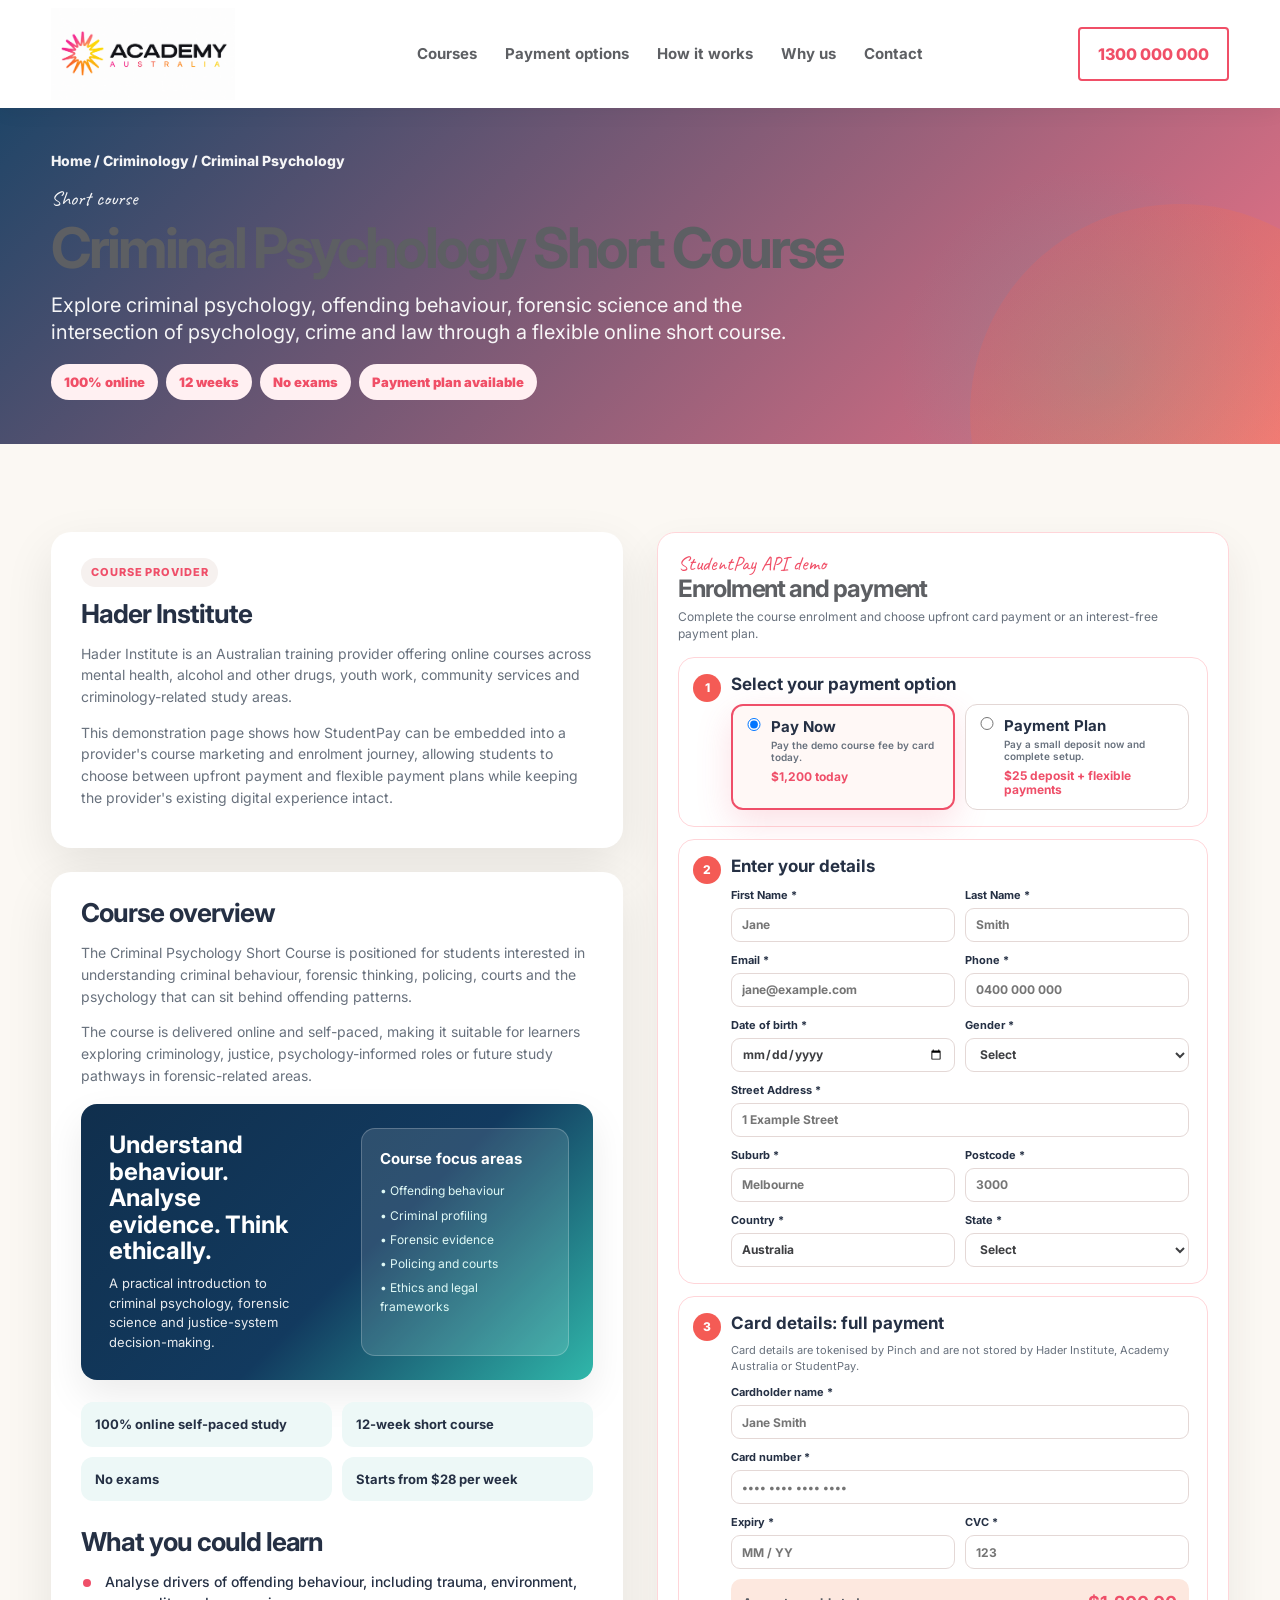
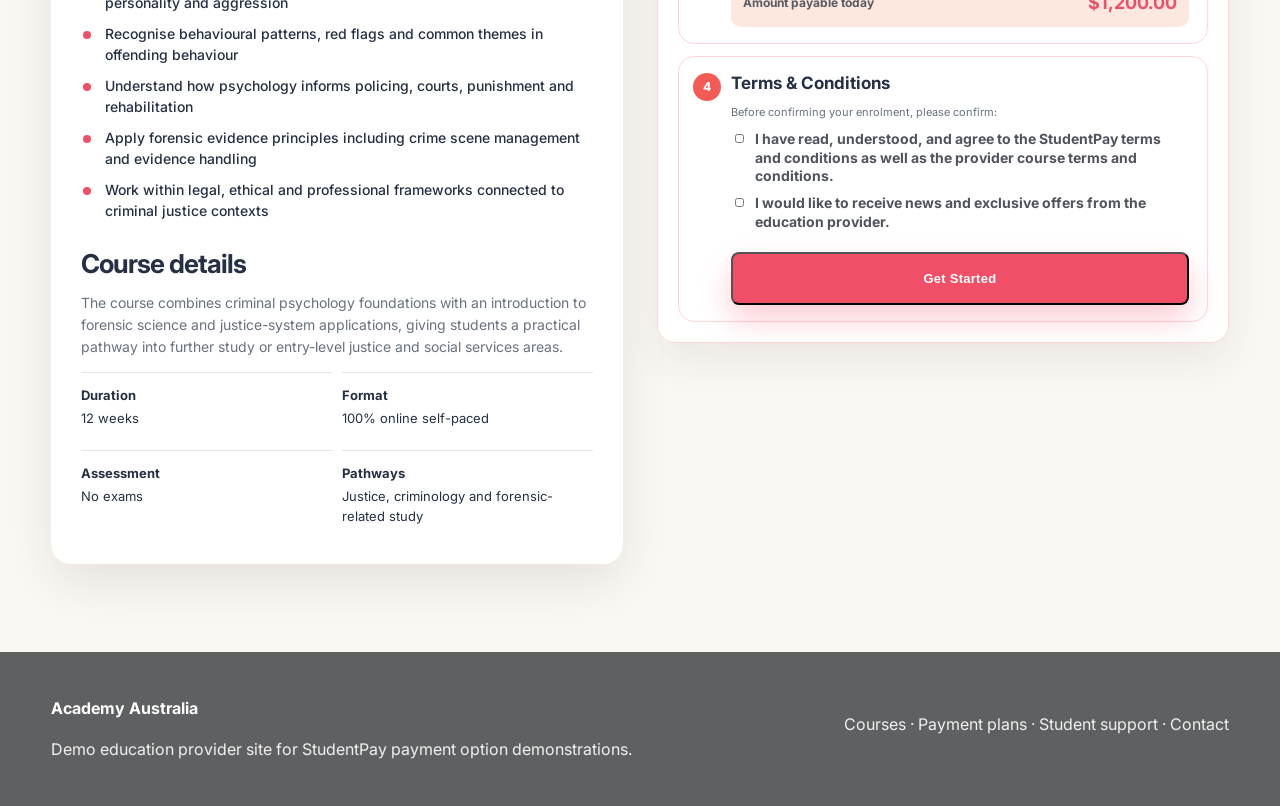
==== academy-australia-demo/Criminal-Psychology-course.html @ f60861f1 "new Hader page" ====
<!doctype html>
<html lang="en-AU">
<head>
  <script src="https://cdn.getpinch.com.au/capturejs/pinch.capture.v2.js"></script>
  <meta charset="utf-8" />
  <meta name="viewport" content="width=device-width, initial-scale=1" />
  <title>Criminal Psychology Short Course | Academy Australia</title>
  <meta name="description" content="Demo product page for Hader Institute's Criminal Psychology Short Course with StudentPay card and payment plan checkout." />
  <link rel="preconnect" href="https://fonts.googleapis.com">
  <link rel="preconnect" href="https://fonts.gstatic.com" crossorigin>
  <link href="https://fonts.googleapis.com/css2?family=Inter:wght@400;600;700;800&family=Caveat:wght@600;700&display=swap" rel="stylesheet">
  <link rel="stylesheet" href="styles.css" />
  <style>
    :root {
      --aa-pink: #ef4f69;
      --aa-pink-dark: #dd3858;
      --aa-soft: #fff3ef;
      --aa-ink: #253044;
      --aa-muted: #68717d;
      --aa-line: #ffd5d9;
      --aa-gold: #f7a51d;
      --hader-blue: #123a5f;
      --hader-teal: #30b7aa;
      --hader-soft: #edf8f7;
    }

    body { background: #fbf8f3; }

    .topbar {
      min-height: 108px;
      display: flex;
      align-items: center;
    }

    .nav-wrap {
      min-height: 108px;
      align-items: center;
    }

    .brand-logo {
      max-height: 92px;
      width: auto;
      display: block;
    }

    .hader-hero {
      background:
        radial-gradient(circle at 86% 78%, rgba(48,183,170,.22), transparent 18%),
        linear-gradient(135deg, rgba(18,58,95,0.94), rgba(239,79,105,0.78));
      color: #fff;
    }

    .hader-hero .breadcrumb,
    .hader-hero .breadcrumb a,
    .hader-hero p { color: rgba(255,255,255,.94); }

    main .sub-hero.product-hero.hader-hero {
      min-height: 0 !important;
      height: auto !important;
      padding: 0 !important;
      display: block !important;
      overflow: hidden;
    }

    main .sub-hero.product-hero.hader-hero .container {
      min-height: 0 !important;
      height: auto !important;
      padding-top: 42px !important;
      padding-bottom: 44px !important;
    }

    main .sub-hero.product-hero.hader-hero .breadcrumb {
      margin-bottom: 16px !important;
    }

    main .sub-hero.product-hero.hader-hero .script {
      margin: 0 0 12px !important;
      font-size: 20px;
    }

    main .sub-hero.product-hero.hader-hero h1 {
      font-size: clamp(38px, 5vw, 56px) !important;
      line-height: .98 !important;
      margin: 0 0 16px !important;
      max-width: 880px;
    }

    main .sub-hero.product-hero.hader-hero p:not(.script) {
      max-width: 760px;
      font-size: 20px !important;
      line-height: 1.35 !important;
      margin: 0 0 18px !important;
    }

    main .sub-hero.product-hero.hader-hero .badges {
      margin-top: 0 !important;
      gap: 8px;
    }

    main .sub-hero.product-hero.hader-hero .badges span {
      padding: 8px 13px !important;
      font-size: 13px !important;
    }

    .hader-layout {
      display: grid;
      grid-template-columns: minmax(0, 1fr) minmax(0, 1fr);
      gap: 34px;
      align-items: start;
    }

    .course-column {
      display: grid;
      gap: 24px;
      align-items: start;
    }

    .course-copy {
      padding: 26px 30px;
    }

    .course-copy h2 {
      font-size: 26px;
      line-height: 1.15;
      margin: 0 0 14px;
      color: var(--aa-ink);
    }

    .course-copy p {
      font-size: 14px;
      line-height: 1.55;
      color: var(--aa-muted);
      margin: 0 0 14px;
    }

    .course-visual {
      margin: 18px 0 22px;
      border-radius: 16px;
      overflow: hidden;
      background: linear-gradient(135deg, #102f4d, #123a5f 55%, #30b7aa);
      color: white;
      min-height: 230px;
      display: grid;
      grid-template-columns: 1fr 1fr;
      box-shadow: 0 16px 38px rgba(0,0,0,.08);
    }

    .course-visual-copy {
      padding: 28px;
      display: flex;
      flex-direction: column;
      justify-content: center;
    }

    .course-visual-copy strong {
      display: block;
      font-size: 24px;
      line-height: 1.1;
      margin-bottom: 10px;
    }

    .course-visual-copy span {
      font-size: 13px;
      opacity: .9;
      line-height: 1.5;
    }

    .case-card {
      margin: 24px;
      padding: 18px;
      border-radius: 14px;
      background: rgba(255,255,255,.12);
      border: 1px solid rgba(255,255,255,.22);
      font-size: 12px;
      line-height: 1.6;
      color: #f7fbff;
    }

    .case-card strong {
      display: block;
      color: #ffffff;
      font-size: 15px;
      margin-bottom: 10px;
    }

    .case-card span {
      display: block;
      color: #dff9f6;
      margin-bottom: 5px;
    }

    .course-badges {
      display: grid;
      grid-template-columns: 1fr 1fr;
      gap: 10px;
      margin: 18px 0 26px;
    }

    .course-badges span {
      background: var(--hader-soft);
      border-radius: 12px;
      padding: 12px 14px;
      font-size: 13px;
      font-weight: 700;
      color: var(--aa-ink);
    }

    .plain-list {
      list-style: none;
      padding: 0;
      margin: 10px 0 28px;
      display: grid;
      gap: 10px;
    }

    .plain-list li {
      position: relative;
      padding-left: 24px;
      font-size: 14px;
      line-height: 1.5;
      color: var(--aa-ink);
      font-weight: 500;
    }

    .plain-list li::before {
      content: '';
      width: 8px;
      height: 8px;
      border-radius: 999px;
      background: var(--aa-pink);
      position: absolute;
      left: 2px;
      top: 8px;
    }

    .provider-panel {
      margin-bottom: 0;
    }

    .provider-label {
      display: inline-block;
      background: #f6f1ef;
      color: var(--aa-pink);
      font-size: 11px;
      font-weight: 800;
      text-transform: uppercase;
      letter-spacing: .08em;
      padding: 6px 10px;
      border-radius: 999px;
      margin-bottom: 12px;
    }

    .provider-panel h2 {
      margin-top: 0;
    }

    .course-detail-mini {
      display: grid;
      grid-template-columns: 1fr 1fr;
      gap: 10px;
      margin-top: 12px;
    }

    .course-detail-mini div {
      border-top: 1px solid #ece5de;
      padding: 12px 0;
      font-size: 13px;
      color: var(--aa-ink);
    }

    .course-detail-mini strong {
      display: block;
      font-size: 13px;
      margin-bottom: 3px;
    }

    .checkout-aside {
      position: sticky;
      top: 90px;
      align-self: start;
      max-width: none;
      padding: 20px;
      border: 1px solid var(--aa-line);
      border-radius: 18px;
      background: #fff;
      box-shadow: 0 18px 40px rgba(45, 38, 32, .08);
    }

    .checkout-aside .section-head {
      margin: 0 0 14px;
      text-align: left;
    }

    .checkout-aside .script {
      margin-bottom: 2px;
      font-size: 20px;
    }

    .checkout-aside h2 {
      font-size: 24px;
      line-height: 1.1;
      margin: 0 0 6px;
    }

    .checkout-aside .section-head p:not(.script) {
      font-size: 12px;
      line-height: 1.45;
      color: var(--aa-muted);
      margin: 0;
    }

    .checkout-form { display: grid; gap: 12px; }

    .form-panel {
      display: block;
      position: relative;
      border: 1px solid var(--aa-line);
      border-radius: 16px;
      padding: 16px 18px 16px 52px;
      background: #fff;
      box-shadow: none;
      box-sizing: border-box;
      width: 100%;
      min-width: 0;
    }

    .form-panel-content {
      display: block;
      width: 100%;
      min-width: 0;
      box-sizing: border-box;
    }

    .form-step {
      position: absolute;
      left: 14px;
      top: 16px;
      width: 28px;
      height: 28px;
      min-width: 28px;
      border-radius: 999px;
      background: #f45b55;
      color: #fff;
      display: grid;
      place-items: center;
      font-weight: 800;
      font-size: 12px;
    }

    .form-panel h3 {
      font-size: 17px;
      line-height: 1.2;
      margin: 0 0 10px;
      color: var(--aa-ink);
    }

    .form-grid.two {
      display: grid;
      grid-template-columns: 1fr 1fr;
      gap: 10px;
    }

    .form-grid .full { grid-column: 1 / -1; }

    .form-grid label,
    .check-row {
      font-size: 11px;
      font-weight: 700;
      color: var(--aa-ink);
    }

    .form-grid input,
    .form-grid select {
      width: 100%;
      height: 34px;
      margin-top: 4px;
      border: 1px solid #e4d8d6;
      border-radius: 9px;
      padding: 7px 10px;
      font-size: 12px;
      box-sizing: border-box;
      min-height: 34px;
    }

    .form-muted {
      font-size: 11px;
      line-height: 1.4;
      color: var(--aa-muted);
      margin: 0 0 10px;
    }

    .payment-choice-grid {
      display: grid;
      grid-template-columns: 1fr 1fr;
      gap: 10px;
    }

    .choice-card {
      display: grid;
      grid-template-columns: 18px 1fr;
      gap: 8px;
      align-items: start;
      border: 1px solid #e3d7d5;
      border-radius: 12px;
      background: #fff;
      padding: 12px;
      min-height: auto;
      cursor: pointer;
      box-sizing: border-box;
    }

    .choice-card:has(input:checked) {
      border: 2px solid var(--aa-pink);
      background: #fff8f6;
    }

    .choice-card input { margin: 0; }

    .choice-card strong {
      display: block;
      font-size: 15px;
      line-height: 1.15;
      color: var(--aa-ink);
      margin-bottom: 3px;
    }

    .choice-card small {
      display: block;
      font-size: 10px;
      line-height: 1.25;
      color: var(--aa-muted);
      font-weight: 600;
      margin-bottom: 6px;
    }

    .choice-card b {
      display: block;
      font-size: 12px;
      line-height: 1.2;
      color: var(--aa-pink);
    }

    .payment-summary {
      display: flex;
      justify-content: space-between;
      align-items: center;
      background: #fde8df;
      border-radius: 10px;
      padding: 10px 12px;
      margin-top: 10px;
      font-size: 12px;
    }

    .payment-summary strong {
      color: var(--aa-pink);
      font-size: 18px;
    }

    .terms-panel p { font-size: 11px; margin: 0 0 9px; color: var(--aa-muted); }

    .check-row {
      display: grid;
      grid-template-columns: 16px 1fr;
      gap: 8px;
      align-items: start;
      margin: 8px 0;
      font-size: 11px;
      line-height: 1.35;
    }

    .check-row input {
      width: auto;
      height: auto;
      margin-top: 2px;
    }

    .submit-btn {
      margin-top: 12px;
      width: 100%;
      min-height: 42px;
      border-radius: 8px;
      font-size: 13px;
    }

    .api-result {
      margin-top: 12px;
      font-size: 11px;
      overflow-wrap: anywhere;
    }

    .api-result pre {
      white-space: pre-wrap;
      font-size: 10px;
      max-height: 160px;
      overflow: auto;
    }

    @media (max-width: 1100px) {
      .hader-layout { grid-template-columns: 1fr; }
      .checkout-aside { position: static; }
    }

    @media (max-width: 650px) {
      .course-copy { padding: 22px; }
      .course-badges,
      .course-detail-mini,
      .form-grid.two,
      .payment-choice-grid,
      .course-visual { grid-template-columns: 1fr; }
      .form-panel { padding-left: 44px; }
    }
  </style>
</head>
<body>
<header class="topbar">
  <div class="container nav-wrap">
    <a class="brand" href="index.html" aria-label="Academy Australia home"><img class="brand-logo" src="assets/academy-australia-logo.png" alt="Academy Australia"></a>
    <nav class="nav" aria-label="Main navigation"><a href="courses-criminology.html">Courses</a><a href="index.html#payments">Payment options</a><a href="index.html#how">How it works</a><a href="index.html#why">Why us</a><a href="index.html#contact">Contact</a></nav>
    <a class="phone" href="tel:1300000000">1300 000 000</a>
  </div>
</header>
<main>
  <section class="sub-hero product-hero hader-hero">
    <div class="container">
      <div class="breadcrumb"><a href="index.html">Home</a> / <a href="courses-criminology.html">Criminology</a> / Criminal Psychology</div>
      <p class="script">Short course</p>
      <h1>Criminal Psychology Short Course</h1>
      <p>Explore criminal psychology, offending behaviour, forensic science and the intersection of psychology, crime and law through a flexible online short course.</p>
      <div class="badges"><span>100% online</span><span>12 weeks</span><span>No exams</span><span>Payment plan available</span></div>
    </div>
  </section>

  <section class="section">
    <div class="container hader-layout">
      <div class="course-column">
        <article class="detail-card course-copy provider-panel">
          <span class="provider-label">Course Provider</span>
          <h2>Hader Institute</h2>
          <p>Hader Institute is an Australian training provider offering online courses across mental health, alcohol and other drugs, youth work, community services and criminology-related study areas.</p>
          <p>This demonstration page shows how StudentPay can be embedded into a provider's course marketing and enrolment journey, allowing students to choose between upfront payment and flexible payment plans while keeping the provider's existing digital experience intact.</p>
        </article>

        <article class="detail-card course-copy">
          <h2>Course overview</h2>
          <p>The Criminal Psychology Short Course is positioned for students interested in understanding criminal behaviour, forensic thinking, policing, courts and the psychology that can sit behind offending patterns.</p>
          <p>The course is delivered online and self-paced, making it suitable for learners exploring criminology, justice, psychology-informed roles or future study pathways in forensic-related areas.</p>

          <div class="course-visual">
            <div class="course-visual-copy">
              <strong>Understand behaviour. Analyse evidence. Think ethically.</strong>
              <span>A practical introduction to criminal psychology, forensic science and justice-system decision-making.</span>
            </div>
            <div class="case-card">
              <strong>Course focus areas</strong>
              <span>• Offending behaviour</span>
              <span>• Criminal profiling</span>
              <span>• Forensic evidence</span>
              <span>• Policing and courts</span>
              <span>• Ethics and legal frameworks</span>
            </div>
          </div>

          <div class="course-badges">
            <span>100% online self-paced study</span>
            <span>12-week short course</span>
            <span>No exams</span>
            <span>Starts from $28 per week</span>
          </div>

          <h2>What you could learn</h2>
          <ul class="plain-list">
            <li>Analyse drivers of offending behaviour, including trauma, environment, personality and aggression</li>
            <li>Recognise behavioural patterns, red flags and common themes in offending behaviour</li>
            <li>Understand how psychology informs policing, courts, punishment and rehabilitation</li>
            <li>Apply forensic evidence principles including crime scene management and evidence handling</li>
            <li>Work within legal, ethical and professional frameworks connected to criminal justice contexts</li>
          </ul>

          <h2>Course details</h2>
          <p>The course combines criminal psychology foundations with an introduction to forensic science and justice-system applications, giving students a practical pathway into further study or entry-level justice and social services areas.</p>
          <div class="course-detail-mini">
            <div><strong>Duration</strong>12 weeks</div>
            <div><strong>Format</strong>100% online self-paced</div>
            <div><strong>Assessment</strong>No exams</div>
            <div><strong>Pathways</strong>Justice, criminology and forensic-related study</div>
          </div>
        </article>
      </div>

      <aside id="studentpay-checkout" class="checkout-aside">
        <div class="section-head wide checkout-head">
          <p class="script">StudentPay API demo</p>
          <h2>Enrolment and payment</h2>
          <p>Complete the course enrolment and choose upfront card payment or an interest-free payment plan.</p>
        </div>

        <form id="studentpayApiForm" class="checkout-form" action="#" method="post" data-api-endpoint="https://api.studentpay.com.au/api/provider-checkout">
          <section class="form-panel">
            <div class="form-step">1</div>
            <div class="form-panel-content">
              <h3>Select your payment option</h3>
              <div class="payment-choice-grid">
                <label class="choice-card"><input type="radio" name="payment_option" value="pay_now" checked><span><strong>Pay Now</strong><small>Pay the demo course fee by card today.</small><b>$1,200 today</b></span></label>
                <label class="choice-card"><input type="radio" name="payment_option" value="interest_free_plan"><span><strong>Payment Plan</strong><small>Pay a small deposit now and complete setup.</small><b>$25 deposit + flexible payments</b></span></label>
              </div>
            </div>
          </section>

          <section class="form-panel">
            <div class="form-step">2</div>
            <div class="form-panel-content">
              <h3>Enter your details</h3>
              <div class="form-grid two">
                <label>First Name *<input type="text" name="first_name" placeholder="Jane" required></label>
                <label>Last Name *<input type="text" name="last_name" placeholder="Smith" required></label>
                <label>Email *<input type="email" name="email" placeholder="jane@example.com" required></label>
                <label>Phone *<input type="tel" name="mobile" placeholder="0400 000 000" required></label>
                <label>Date of birth *<input type="date" name="date_of_birth" required></label>
                <label>Gender *<select name="gender" required><option value="">Select</option><option>Female</option><option>Male</option><option>Other</option><option>Prefer not to say</option></select></label>
                <label class="full">Street Address *<input type="text" name="street_address" placeholder="1 Example Street" required></label>
                <label>Suburb *<input type="text" name="suburb" placeholder="Melbourne" required></label>
                <label>Postcode *<input type="text" name="postcode" placeholder="3000" required></label>
                <label>Country *<input type="text" name="country" value="Australia" required></label>
                <label>State *<select name="state" required><option value="">Select</option><option>NSW</option><option>VIC</option><option>QLD</option><option>SA</option><option>WA</option><option>TAS</option><option>ACT</option><option>NT</option></select></label>
              </div>
            </div>
          </section>

          <section class="form-panel card-section pay-now-panel">
            <div class="form-step">3</div>
            <div class="form-panel-content">
              <h3>Card details: full payment</h3>
              <p class="form-muted">Card details are tokenised by Pinch and are not stored by Hader Institute, Academy Australia or StudentPay.</p>
              <div class="form-grid two">
                <label class="full">Cardholder name *<input type="text" name="pay_now_cardholder_name" placeholder="Jane Smith"></label>
                <label class="full">Card number *<input type="text" name="pay_now_card_number" placeholder="•••• •••• •••• ••••"></label>
                <label>Expiry *<input type="text" name="pay_now_expiry" placeholder="MM / YY"></label>
                <label>CVC *<input type="text" name="pay_now_cvc" placeholder="123"></label>
              </div>
              <div class="payment-summary"><span>Amount payable today</span><strong>$1,200.00</strong></div>
            </div>
          </section>

          <section class="form-panel card-section plan-panel" hidden>
            <div class="form-step">3</div>
            <div class="form-panel-content">
              <h3>Card details: $25 deposit</h3>
              <p class="form-muted">The card payment collects the initial deposit. The next step securely captures the payment plan authority.</p>
              <div class="form-grid two">
                <label class="full">First payment date *<input type="date" name="first_payment_date"></label>
                <label class="full">Cardholder name *<input type="text" name="plan_cardholder_name" placeholder="Jane Smith"></label>
                <label class="full">Card number *<input type="text" name="plan_card_number" placeholder="•••• •••• •••• ••••"></label>
                <label>Expiry *<input type="text" name="plan_expiry" placeholder="MM / YY"></label>
                <label>CVC *<input type="text" name="plan_cvc" placeholder="123"></label>
              </div>
              <div class="payment-summary"><span>Deposit payable today</span><strong>$25.00</strong></div>
            </div>
          </section>

          <section class="form-panel terms-panel">
            <div class="form-step">4</div>
            <div class="form-panel-content">
              <h3>Terms & Conditions</h3>
              <p>Before confirming your enrolment, please confirm:</p>
              <label class="check-row"><input type="checkbox" required><span>I have read, understood, and agree to the StudentPay terms and conditions as well as the provider course terms and conditions.</span></label>
              <label class="check-row"><input type="checkbox"><span>I would like to receive news and exclusive offers from the education provider.</span></label>
              <button class="btn primary submit-btn" type="submit">Get Started</button>
              <div id="apiResult" class="api-result" aria-live="polite"></div>
            </div>
          </section>
        </form>
      </aside>
    </div>
  </section>
</main>
<footer><div class="container footer-grid"><div><strong>Academy Australia</strong><p>Demo education provider site for StudentPay payment option demonstrations.</p></div><div><p>Courses · Payment plans · Student support · Contact</p></div></div></footer>

<script>
  const paymentRadios = document.querySelectorAll('input[name="payment_option"]');
  const payNowPanel = document.querySelector('.pay-now-panel');
  const planPanel = document.querySelector('.plan-panel');
  const form = document.querySelector('#studentpayApiForm');
  const apiResult = document.querySelector('#apiResult');
  const pinchCapture = new Pinch.Capture({
    publishableKey: "pk_live_U6Ox10jx8Sbp84bvhWpswDEq9odiO76T"
  });

  function getSelectedPaymentOption() {
    return document.querySelector('input[name="payment_option"]:checked').value;
  }

  function togglePaymentPanels() {
    const isPlan = getSelectedPaymentOption() === 'interest_free_plan';
    payNowPanel.hidden = isPlan;
    planPanel.hidden = !isPlan;
  }

  function buildStudentPayPayload() {
    const data = new FormData(form);
    const paymentOption = getSelectedPaymentOption();
    const isPlan = paymentOption === 'interest_free_plan';

    const firstPaymentDate =
      data.get('first_payment_date') ||
      new Date().toISOString().slice(0, 10);

    return {
      provider: {
        provider_code: 'ACADEMYAU',
        provider_name: 'Academy Australia',
        provider_account_id: '001Mp00000tiKOOIA2',
        education_provider_id: '001Mp00000tiKOOIA2',
        education_provider_title: 'Academy Australia Pty Ltd ABN 11 111 111 111',
        sales_agent_name: 'Webform',
        sales_agent_email: 'sales@academyaustralia.com',
        provider_order_id: 'HADER-CRIM-PSYCH-' + Date.now(),
        provider_enrolment_id: 'HADER-CRIM-PSYCH-ENROL-' + Date.now(),
        source: 'hader_demo_site'
      },

      student: {
        first_name: data.get('first_name'),
        last_name: data.get('last_name'),
        email: data.get('email'),
        mobile: data.get('mobile'),
        date_of_birth: data.get('date_of_birth'),
        gender: data.get('gender'),
        address: {
          street_address: data.get('street_address'),
          suburb: data.get('suburb'),
          postcode: data.get('postcode'),
          state: data.get('state'),
          country: data.get('country')
        }
      },

      course: {
        course_code: 'HADER-CRIMINAL-PSYCHOLOGY-SHORT',
        course_name: 'Criminal Psychology Short Course',
        category: 'Criminology',
        displayed_price: 1200,
        currency: 'AUD'
      },

      pricing: {
        course_price: 1200,
        test_payload_amount: isPlan ? 20 : 20,
        upfront_payment: isPlan ? 2 : 20,
        amount_to_finance: isPlan ? 18 : 0,
        currency: 'AUD'
      },

      plan: {
        payment_type: isPlan ? 'interest_free_payment_plan' : 'upfront_payment',
        payment_frequency: isPlan ? 'Weekly' : 'Upfront',
        number_of_instalments: isPlan ? 9 : 1,
        instalment_amount: isPlan ? 2 : 20,
        first_payment_date: firstPaymentDate,
        schedule_note: isPlan
          ? '$2 upfront + 9 weekly payments of $2 for API test payload'
          : '$20 upfront API test payment'
      },

      payment: isPlan ? {
        payment_type: 'interest_free_payment_plan',
        total_amount: 20,
        upfront_payment: 2,
        first_payment_date: firstPaymentDate,
        frequency: 'weekly',
        number_of_instalments: 9,
        instalment_amount: 2,
        schedule_note: '$2 upfront + 9 weekly payments of $2 for API test payload'
      } : {
        payment_type: 'upfront_payment',
        total_amount: 3,
        upfront_payment: 3,
        first_payment_date: firstPaymentDate,
        frequency: 'upfront',
        number_of_instalments: 1,
        instalment_amount: 33,
        schedule_note: '$3 upfront API test payment'
      },

      card_payment: {
        processor: 'Pinch',
        source_type: 'credit-card',
        token: null,
        amount_to_charge_now: isPlan ? 2 : 2,
        payment_purpose: isPlan ? 'deposit' : 'full_payment'
      },

      consents: {
        accepted_terms: true,
        accepted_at: new Date().toISOString(),
        marketing_opt_in:
          form.querySelector('.terms-panel input[type="checkbox"]:nth-of-type(2)')?.checked || false
      }
    };
  }

  paymentRadios.forEach((radio) => radio.addEventListener('change', togglePaymentPanels));
  togglePaymentPanels();

  form.addEventListener('submit', async (event) => {
    event.preventDefault();

    const submitBtn = form.querySelector('.submit-btn');
    const paymentOption = getSelectedPaymentOption();
    const isPlan = paymentOption === 'interest_free_plan';
    const data = new FormData(form);

    apiResult.className = 'api-result is-loading';
    apiResult.textContent = isPlan
      ? 'Tokenising card and preparing your payment plan...'
      : 'Tokenising card and preparing your payment...';

    submitBtn.disabled = true;
    submitBtn.textContent = 'Processing...';

    try {
      const cardholderName = isPlan
        ? data.get('plan_cardholder_name')
        : data.get('pay_now_cardholder_name');

      const cardNumber = isPlan
        ? data.get('plan_card_number')
        : data.get('pay_now_card_number');

      const expiry = isPlan
        ? data.get('plan_expiry')
        : data.get('pay_now_expiry');

      const cvc = isPlan
        ? data.get('plan_cvc')
        : data.get('pay_now_cvc');

      const [expiryMonthRaw, expiryYearRaw] = String(expiry || '')
        .replace(/\s/g, '')
        .split('/');

      if (!cardholderName || !cardNumber || !expiryMonthRaw || !expiryYearRaw || !cvc) {
        throw new Error('Please complete all card payment fields.');
      }

      const expiryMonth = expiryMonthRaw.padStart(2, '0');
      const expiryYear =
        expiryYearRaw.length === 2 ? `20${expiryYearRaw}` : expiryYearRaw;

      const tokenResult = await pinchCapture.createToken({
        sourceType: 'credit-card',
        cardholderName: String(cardholderName).trim(),
        cardNumber: String(cardNumber).replace(/\s/g, ''),
        expiryMonth,
        expiryYear,
        cvc: String(cvc).trim()
      });

      console.log('Pinch card token result:', tokenResult);

      const pinchSourceToken =
        tokenResult?.token ||
        tokenResult?.source_token ||
        tokenResult?.sourceToken ||
        tokenResult?.id ||
        tokenResult?.data?.token ||
        tokenResult?.data?.source_token ||
        tokenResult?.data?.sourceToken ||
        tokenResult?.data?.id ||
        tokenResult?.payment_source?.token ||
        tokenResult?.payment_source?.id ||
        tokenResult?.paymentSource?.token ||
        tokenResult?.paymentSource?.id ||
        tokenResult?.source?.token ||
        tokenResult?.source?.id;

      if (!pinchSourceToken) {
        throw new Error(
          'Pinch did not return a usable card token: ' +
          JSON.stringify(tokenResult)
        );
      }

      const payload = buildStudentPayPayload();

      payload.card_payment.token = pinchSourceToken;
      payload.card_payment.amount_to_charge_now = isPlan ? 2 : 2;
      payload.card_payment.payment_purpose = isPlan ? 'deposit' : 'full_payment';

      apiResult.textContent = 'Sending enrolment and payment token to StudentPay API...';

      const response = await fetch(form.dataset.apiEndpoint, {
        method: 'POST',
        headers: {
          'Content-Type': 'application/json',
          'Authorization': 'Bearer sp_academy_demo_2026'
        },
        body: JSON.stringify(payload)
      });

      const resultText = await response.text();
      let result;

      try {
        result = JSON.parse(resultText);
      } catch {
        throw new Error('API returned a non-JSON response: ' + resultText);
      }

      if (response.ok && result.success && result.redirect_url) {
        window.location.href = result.redirect_url;
        return;
      }

      apiResult.className = response.ok ? 'api-result is-success' : 'api-result is-error';
      apiResult.innerHTML =
        '<strong>' + (response.ok ? 'API test submitted.' : 'API returned an error.') +
        '</strong><pre>' +
        resultText.replace(/[&<>]/g, (c) => ({ '&': '&amp;', '<': '&lt;', '>': '&gt;' }[c])) +
        '</pre>';

      submitBtn.disabled = false;
      submitBtn.textContent = 'Get Started';

    } catch (error) {
      apiResult.className = 'api-result is-error';
      apiResult.innerHTML =
        '<strong>Payment setup failed.</strong><p>' +
        (error.message || 'Unable to tokenise card or submit enrolment.') +
        '</p>';

      submitBtn.disabled = false;
      submitBtn.textContent = 'Get Started';

      console.error(error);
    }
  });
</script>
</body>
</html>
---- academy-australia-demo/styles.css ----
:root{
  --coral:#F04F67;
  --coral-dark:#E33D58;
  --orange:#F2733A;
  --gold:#FBAD1A;
  --grey:#5D5F63;
  --dark:#26272A;
  --ink:#3E3F42;
  --soft:#FFF6F2;
  --cream:#FFFDF8;
  --white:#fff;
  --shadow:0 24px 70px rgba(38,39,42,.14);
  --radius:28px;
}
*{box-sizing:border-box}
html{scroll-behavior:smooth}
body{margin:0;font-family:Inter,Arial,Helvetica,sans-serif;color:var(--ink);background:var(--cream);line-height:1.55}
.container{width:min(1280px,92vw);margin:auto}.topbar{background:#fff;position:sticky;top:0;z-index:20;box-shadow:0 2px 22px rgba(0,0,0,.06)}
.nav-wrap{height:92px;display:flex;align-items:center;justify-content:space-between;gap:28px}.brand{display:flex;align-items:center;text-decoration:none;color:var(--grey);font-weight:800;font-size:30px;line-height:.92;letter-spacing:-.04em}.brand-mark{position:relative;width:82px;height:62px;margin-right:14px}.brand-mark span{position:absolute;left:5px;bottom:4px;width:56px;height:56px;background:var(--gold);border-radius:50%}.brand-mark i{position:absolute;right:0;bottom:4px;width:67px;height:67px;background:linear-gradient(135deg,var(--coral),var(--orange));border-radius:36px 36px 8px 36px;opacity:.95}.nav{display:flex;gap:28px;align-items:center}.nav a{color:var(--grey);text-decoration:none;font-weight:700;font-size:15px}.nav a:hover{color:var(--coral)}.phone{color:var(--coral);text-decoration:none;font-weight:800;border:2px solid var(--coral);padding:13px 18px;border-radius:4px;background:#fff}.hero{position:relative;overflow:hidden;padding:90px 0 80px;background:radial-gradient(circle at 78% 18%,rgba(251,173,26,.25),transparent 28%),linear-gradient(115deg,#fff 0%,#fff 58%,#fff0df 58%,#ffe7d2 100%)}.hero:after{content:"";position:absolute;right:-160px;bottom:-170px;width:470px;height:470px;border-radius:50%;background:rgba(240,79,103,.13)}.hero-grid{display:grid;grid-template-columns:1.15fr .85fr;gap:64px;align-items:center;position:relative;z-index:1}.eyebrow{text-transform:uppercase;color:var(--coral);font-weight:900;letter-spacing:.14em;font-size:13px}.script{font-family:Caveat,cursive;color:var(--coral);font-size:48px;line-height:1.05;margin:0 0 16px}.script.white{color:#fff}.hero h1{font-size:clamp(48px,6vw,84px);line-height:.98;margin:14px 0;color:var(--grey);letter-spacing:-.06em;max-width:820px}.lead{font-size:22px;max-width:710px;color:#4f5054}.btn{display:inline-block;text-decoration:none;border-radius:4px;padding:17px 24px;font-weight:900;margin-right:12px;letter-spacing:.02em}.primary{background:var(--coral);color:white;box-shadow:0 15px 30px rgba(240,79,103,.28)}.primary:hover{background:var(--coral-dark)}.ghost{background:white;color:var(--coral);border:2px solid var(--coral)}.hero-card{background:white;border-radius:36px;padding:24px 28px 30px;box-shadow:var(--shadow);border-bottom:8px solid var(--gold);position:relative}.hero-image{height:260px;border-radius:28px 28px 120px 28px;background:linear-gradient(135deg,rgba(251,173,26,.78),rgba(240,79,103,.8)),url('https://images.unsplash.com/photo-1523240795612-9a054b0db644?auto=format&fit=crop&w=1000&q=80');background-size:cover;background-position:center;margin-bottom:24px}.pill{display:inline-block;background:#fff0f2;color:var(--coral);border-radius:99px;padding:8px 14px;font-weight:900;font-size:13px}.hero-card h2{font-size:36px;line-height:1.05;margin:14px 0;color:var(--grey);letter-spacing:-.04em}.hero-card ul{padding-left:22px;margin-bottom:0}.hero-card li{margin:9px 0;font-weight:700}.intro-strip{padding:42px 0;background:#fff}.quick-grid{display:grid;grid-template-columns:repeat(3,1fr);gap:26px}.quick-grid article{padding:28px 30px;border-left:5px solid var(--coral);box-shadow:0 12px 30px rgba(0,0,0,.06);background:#fff}.quick-grid span{display:inline-grid;place-items:center;width:42px;height:42px;border-radius:50%;background:#fff0f2;color:var(--coral);font-weight:900}.quick-grid h3{font-size:24px;color:var(--grey)}.section{padding:88px 0}.section-head{max-width:760px;margin-bottom:36px}.section-head.wide{max-width:920px}.section-head.center{text-align:center;margin-left:auto;margin-right:auto}.section-head h2,.payment-grid h2,.contact-grid h2,.why-copy h2{font-size:clamp(34px,4vw,56px);line-height:1.08;margin:0 0 14px;color:var(--grey);letter-spacing:-.045em}.course-grid{display:grid;grid-template-columns:repeat(3,1fr);gap:34px}.course-card{background:#fff}.image-card{min-height:520px;display:flex;flex-direction:column}.image-card .card-image{height:240px;background-size:cover;background-position:center;margin-bottom:20px}.image-card.animal .card-image{background-image:linear-gradient(rgba(240,79,103,.08),rgba(240,79,103,.08)),url('https://images.unsplash.com/photo-1583337130417-3346a1be7dee?auto=format&fit=crop&w=1000&q=80')}.image-card.beauty .card-image{background-image:linear-gradient(rgba(251,173,26,.08),rgba(251,173,26,.08)),url('https://images.unsplash.com/photo-1522335789203-aabd1fc54bc9?auto=format&fit=crop&w=1000&q=80')}.image-card.floristry .card-image{background-image:linear-gradient(rgba(242,115,58,.08),rgba(242,115,58,.08)),url('https://images.unsplash.com/photo-1490750967868-88aa4486c946?auto=format&fit=crop&w=1000&q=80')}.image-card h3{font-size:27px;line-height:1.15;margin:0 0 14px;color:var(--coral);font-weight:500;padding:0 2px}.image-card h3:after{content:"›";float:right;font-size:34px;line-height:.8}.image-card p{font-size:17px;color:#5d5f63;margin:0 0 28px;max-width:94%}.outline-btn{display:inline-block;align-self:flex-start;margin-top:auto;text-decoration:none;border:1.5px solid var(--coral);color:var(--ink);padding:12px 15px;border-radius:4px;font-weight:600;background:#fff}.payment-band{background:linear-gradient(100deg,var(--coral),var(--coral-dark));color:white;padding:56px 0;position:relative;overflow:hidden}.payment-band:before{content:"";position:absolute;left:-100px;top:-220px;width:520px;height:520px;border-radius:50%;background:rgba(251,173,26,.18)}.payment-grid{display:grid;grid-template-columns:.95fr 1.2fr;gap:44px;align-items:center;position:relative;z-index:1}.payment-grid h2{color:#fff}.payment-grid p{font-size:18px}.plans{display:grid;grid-template-columns:repeat(3,1fr);gap:20px}.plans article{background:rgba(255,255,255,.15);border:1px solid rgba(255,255,255,.42);border-radius:8px;padding:28px 24px;backdrop-filter:blur(8px)}.plans span{font-weight:800}.plans strong{display:block;font-size:33px;margin:12px 0;color:#fff}.plans small{font-weight:600}.why-section{background:#fff}.why-grid{display:grid;grid-template-columns:1fr .9fr;gap:70px;align-items:center}.values{list-style:none;margin:28px 0 0;padding:0;display:grid;gap:20px}.values li{display:grid;grid-template-columns:38px 1fr;gap:18px;align-items:center}.values span{display:grid;place-items:center;width:38px;height:38px;border-radius:50%;background:#FFECEF;color:var(--coral);font-weight:900}.circle-photo{justify-self:center;width:min(430px,80vw);aspect-ratio:1;border-radius:50% 50% 50% 6%;background:linear-gradient(rgba(240,79,103,.07),rgba(240,79,103,.07)),url('https://images.unsplash.com/photo-1551836022-d5d88e9218df?auto=format&fit=crop&w=1000&q=80');background-size:cover;background-position:center;box-shadow:var(--shadow)}.steps{display:grid;grid-template-columns:repeat(4,1fr);gap:22px}.steps article{background:white;border-radius:8px;padding:30px;box-shadow:0 14px 34px rgba(0,0,0,.08);border-top:5px solid var(--coral)}.steps b{display:grid;place-items:center;width:46px;height:46px;border-radius:50%;background:#FFECEF;color:var(--coral);font-size:18px}.steps h3{font-size:24px;color:var(--grey)}.contact-section{background:linear-gradient(180deg,#fff 0%,#fff6f2 100%)}.contact-grid{display:grid;grid-template-columns:.9fr 1.1fr;gap:48px;align-items:start}.demo-form{display:grid;gap:16px;background:#fff;border-radius:10px;padding:34px;box-shadow:var(--shadow)}.demo-form label{font-weight:800;color:var(--grey)}.demo-form input,.demo-form select{width:100%;margin-top:7px;padding:15px 14px;border-radius:4px;border:1px solid #ddd;font-size:16px;background:#fff}footer{background:#5F6062;color:white;padding:44px 0}.footer-grid{display:flex;justify-content:space-between;gap:30px}footer p{margin-bottom:0;color:#f1f1f1}@media(max-width:940px){.nav,.phone{display:none}.hero-grid,.quick-grid,.course-grid,.payment-grid,.plans,.why-grid,.steps,.contact-grid{grid-template-columns:1fr}.hero{padding:60px 0}.section{padding:64px 0}.script{font-size:40px}.hero-card{max-width:560px}.image-card{min-height:auto}.footer-grid{display:block}}

/* Refinements and sub-page patterns */
.hero{background:linear-gradient(115deg,#fff 0%,#fff 58%,#fff1df 58%,#ffe1c6 100%)}
.hero:after{background:linear-gradient(135deg,rgba(251,173,26,.38),rgba(240,79,103,.24));right:-180px;bottom:-190px;filter:saturate(1.15)}
.hero:before{content:"";position:absolute;right:7%;top:80px;width:230px;height:230px;border-radius:36px 120px 36px 120px;background:linear-gradient(135deg,rgba(240,79,103,.2),rgba(251,173,26,.22));transform:rotate(18deg)}
.hero-card{border:1px solid rgba(240,79,103,.12);border-bottom:8px solid var(--gold)}
.hero-card:after{content:"";position:absolute;right:-28px;bottom:28px;width:100px;height:100px;border-radius:20px 60px 20px 60px;background:linear-gradient(135deg,var(--coral),var(--gold));z-index:-1;opacity:.95}
.sub-hero{padding:72px 0;background:linear-gradient(120deg,#fff 0%,#fff 55%,#ffe6d0 55%,#fff1e6 100%);position:relative;overflow:hidden}.sub-hero:after{content:"";position:absolute;right:-110px;bottom:-180px;width:420px;height:420px;border-radius:50%;background:linear-gradient(135deg,rgba(240,79,103,.22),rgba(251,173,26,.25))}.sub-hero .container{position:relative;z-index:1}.breadcrumb{font-weight:800;color:var(--coral);font-size:14px;margin-bottom:22px}.breadcrumb a{color:var(--coral);text-decoration:none}.sub-hero h1{font-size:clamp(44px,5.5vw,72px);line-height:.98;color:var(--grey);letter-spacing:-.055em;max-width:900px;margin:0 0 18px}.sub-hero p{font-size:21px;max-width:760px}.category-layout{display:grid;grid-template-columns:290px 1fr;gap:36px;align-items:start}.filter-panel{background:#fff;border-radius:16px;padding:26px;box-shadow:0 14px 34px rgba(0,0,0,.08);position:sticky;top:110px}.filter-panel h3{margin-top:0;color:var(--grey);font-size:24px}.filter-list{display:grid;gap:10px}.filter-list a{padding:13px 14px;border-radius:10px;text-decoration:none;color:var(--ink);font-weight:800;background:#fff6f2}.filter-list a.active{background:var(--coral);color:#fff}.course-list{display:grid;gap:24px}.product-card{display:grid;grid-template-columns:250px 1fr 190px;background:#fff;border-radius:18px;box-shadow:0 16px 42px rgba(0,0,0,.09);overflow:hidden;border:1px solid rgba(0,0,0,.05)}.product-thumb{min-height:220px;background-size:cover;background-position:center}.thumb-vet{background-image:linear-gradient(135deg,rgba(251,173,26,.35),rgba(240,79,103,.4)),url('https://images.unsplash.com/photo-1516734212186-a967f81ad0d7?auto=format&fit=crop&w=900&q=80')}.thumb-pathway{background-image:linear-gradient(135deg,rgba(251,173,26,.28),rgba(240,79,103,.38)),url('https://images.unsplash.com/photo-1576201836106-db1758fd1c97?auto=format&fit=crop&w=900&q=80')}.thumb-zoo{background-image:linear-gradient(135deg,rgba(251,173,26,.25),rgba(240,79,103,.35)),url('https://images.unsplash.com/photo-1546182990-dffeafbe841d?auto=format&fit=crop&w=900&q=80')}.thumb-horse{background-image:linear-gradient(135deg,rgba(251,173,26,.3),rgba(240,79,103,.35)),url('https://images.unsplash.com/photo-1553284965-83fd3e82fa5a?auto=format&fit=crop&w=900&q=80')}.product-info{padding:26px}.product-info h2{font-size:30px;line-height:1.08;margin:0 0 12px;color:var(--grey);letter-spacing:-.035em}.product-info p{margin:0 0 18px}.badges{display:flex;flex-wrap:wrap;gap:8px}.badges span{background:#fff0f2;color:var(--coral);font-weight:900;border-radius:99px;padding:7px 11px;font-size:13px}.product-price{padding:26px;background:#fff8f4;border-left:1px solid #f4ddd4;display:flex;flex-direction:column;justify-content:center;gap:12px}.product-price small{font-weight:800;color:var(--grey)}.product-price strong{font-size:34px;color:var(--coral)}.strike{text-decoration:line-through;color:#777;font-weight:700}.mini-pay{font-size:13px;font-weight:800;color:var(--grey)}.course-detail-grid{display:grid;grid-template-columns:1.05fr .7fr;gap:44px;align-items:start}.detail-card,.enrol-card{background:#fff;border-radius:20px;padding:34px;box-shadow:0 18px 50px rgba(0,0,0,.09)}.detail-card h2,.enrol-card h2{font-size:36px;line-height:1.1;color:var(--grey);letter-spacing:-.04em;margin-top:0}.feature-list{display:grid;grid-template-columns:repeat(2,1fr);gap:14px;margin:24px 0}.feature-list div{background:#fff6f2;border-radius:14px;padding:18px;font-weight:900;color:var(--grey)}.enrol-card{border-top:7px solid var(--coral);position:sticky;top:112px}.price-big{font-size:48px;color:var(--coral);font-weight:900;line-height:1}.was{color:#777;text-decoration:line-through;font-weight:800;margin-left:8px}.payment-box{margin:24px 0;background:linear-gradient(135deg,#fff5ef,#ffe3d9);border-radius:16px;padding:20px;border:1px solid #f8cdbb}.payment-box strong{display:block;font-size:24px;color:var(--grey)}.modules{display:grid;gap:12px;margin-top:20px}.modules li{background:#fff6f2;border-radius:12px;padding:14px 16px;font-weight:800}.cta-row{display:flex;gap:12px;flex-wrap:wrap;margin-top:22px}.note{font-size:13px;color:#6a6b6f}@media(max-width:1000px){.category-layout,.product-card,.course-detail-grid{grid-template-columns:1fr}.filter-panel,.enrol-card{position:static}.product-price{border-left:0;border-top:1px solid #f4ddd4}.feature-list{grid-template-columns:1fr}}

/* Academy Australia logo refresh */
.brand{display:flex;align-items:center;text-decoration:none;min-width:210px}
.brand-logo{display:block;width:230px;max-width:100%;height:auto;object-fit:contain}
.topbar .brand-logo{filter:none}
@media (max-width:780px){.brand-logo{width:190px}.brand{min-width:auto}}

/* Product checkout refinement */
.product-hero{background:linear-gradient(135deg, rgba(255,255,255,.96), rgba(255,244,227,.92)), radial-gradient(circle at 80% 20%, rgba(240,80,107,.18), transparent 38%)}
.product-enrol-card{border-top:7px solid var(--coral);box-shadow:0 24px 65px rgba(33,35,41,.14)}
.product-enrol-card .btn{margin-top:16px;width:100%;justify-content:center}
.product-enrol-card .note{margin-top:22px}.checkout-section{background:linear-gradient(180deg,#fff 0%,#fff6ec 100%);padding-top:36px}.checkout-shell{max-width:1120px}.checkout-head{margin-bottom:28px}.checkout-form{display:grid;gap:22px}.form-panel{display:grid;grid-template-columns:56px 1fr;gap:22px;background:#fff;border:1px solid rgba(240,80,107,.18);border-radius:30px;padding:28px;box-shadow:0 18px 50px rgba(33,35,41,.08)}.form-step{width:44px;height:44px;border-radius:50%;background:linear-gradient(135deg,var(--coral),var(--orange));color:#fff;display:flex;align-items:center;justify-content:center;font-weight:800}.form-panel h3{font-size:28px;margin:0 0 18px;color:var(--ink)}.form-grid{display:grid;gap:18px}.form-grid.two{grid-template-columns:repeat(2,minmax(0,1fr))}.form-grid .full{grid-column:1/-1}.checkout-form label{font-weight:750;color:var(--ink);font-size:14px}.checkout-form input,.checkout-form select{margin-top:8px;width:100%;border:1px solid #e2e2e2;border-radius:14px;padding:14px 15px;font:inherit;background:#fff;color:var(--ink);box-sizing:border-box}.checkout-form input:focus,.checkout-form select:focus{outline:3px solid rgba(240,80,107,.18);border-color:var(--coral)}.payment-choice-grid{display:grid;grid-template-columns:repeat(2,minmax(0,1fr));gap:18px}.choice-card{display:flex;gap:14px;align-items:flex-start;border:2px solid #f2e0df;border-radius:24px;padding:20px;cursor:pointer;background:#fff9f7;transition:.2s ease}.choice-card:has(input:checked){border-color:var(--coral);box-shadow:0 12px 35px rgba(240,80,107,.18);background:#fff}.choice-card input{width:auto;margin:3px 0 0}.choice-card strong{display:block;font-size:20px;color:var(--ink);margin-bottom:8px}.choice-card small{display:block;font-weight:600;line-height:1.5;color:#686a70;margin-bottom:14px}.choice-card b{display:inline-block;color:var(--coral);font-size:24px}.form-muted{color:#65676f;line-height:1.7;margin-top:-4px}.payment-summary{margin-top:20px;border-radius:20px;background:linear-gradient(135deg,#fff0e8,#ffe4df);padding:20px 24px;display:flex;justify-content:space-between;align-items:center}.payment-summary span{font-weight:700;color:#585b62}.payment-summary strong{font-size:28px;color:var(--coral)}.check-row{display:flex;align-items:flex-start;gap:12px;margin:14px 0;font-weight:700!important;line-height:1.55;color:#4f535c!important}.check-row input{width:auto;margin-top:4px}.submit-btn{margin-top:18px;min-width:210px}.card-section[hidden]{display:none}.enrol-jump{text-decoration:none}

/* Replace the soft pastel hero shape with a cleaner branded panel */
.hero{background:linear-gradient(135deg,#fff 0%,#fff9f2 55%,#fff 100%);position:relative;overflow:hidden}.hero:before{content:"";position:absolute;right:-130px;top:80px;width:420px;height:420px;border-radius:50%;background:radial-gradient(circle,rgba(240,80,107,.18),rgba(251,173,26,.08) 58%,transparent 70%)}.hero:after{content:"";position:absolute;left:-140px;bottom:-180px;width:420px;height:420px;border-radius:50%;background:radial-gradient(circle,rgba(251,173,26,.18),transparent 68%)}.hero-card{position:relative;z-index:1;background:#fff;border-top:6px solid var(--coral);border-bottom:8px solid var(--orange);box-shadow:0 28px 72px rgba(33,35,41,.13)}

@media (max-width:860px){.form-panel{grid-template-columns:1fr;padding:22px}.form-grid.two,.payment-choice-grid{grid-template-columns:1fr}.payment-summary{align-items:flex-start;gap:8px;flex-direction:column}.product-checkout-grid{grid-template-columns:1fr}.brand-logo{width:180px}}


.api-result{margin-top:18px;padding:16px;border-radius:16px;background:#fff7f9;border:1px solid rgba(239,76,111,.25);font-size:14px}.api-result:empty{display:none}.api-result pre{white-space:pre-wrap;word-break:break-word;background:#fff;border-radius:12px;padding:12px;margin:12px 0 0;max-height:260px;overflow:auto}.api-result.is-loading{border-color:#f6a21a;background:#fff8ea}.api-result.is-success{border-color:#2f9e44;background:#f1f9f3}.api-result.is-error{border-color:#ef4c6f;background:#fff1f4}
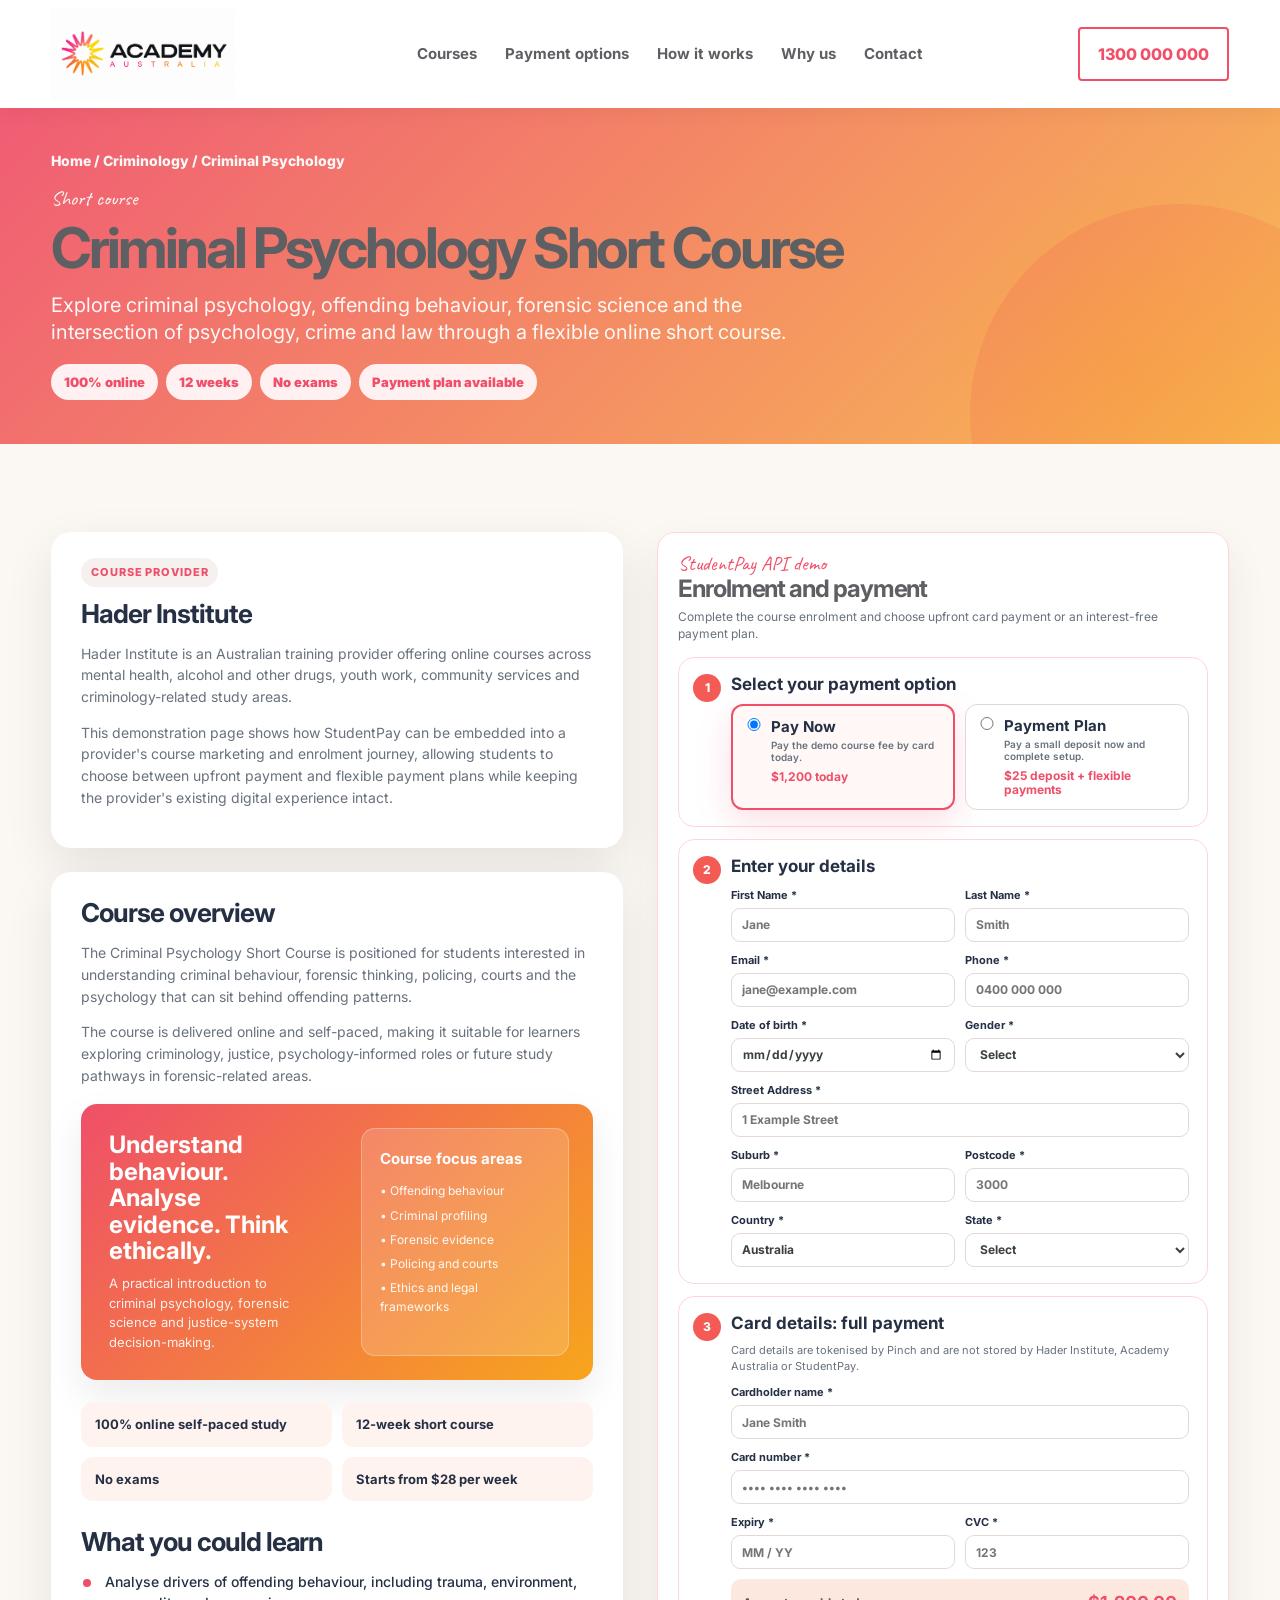
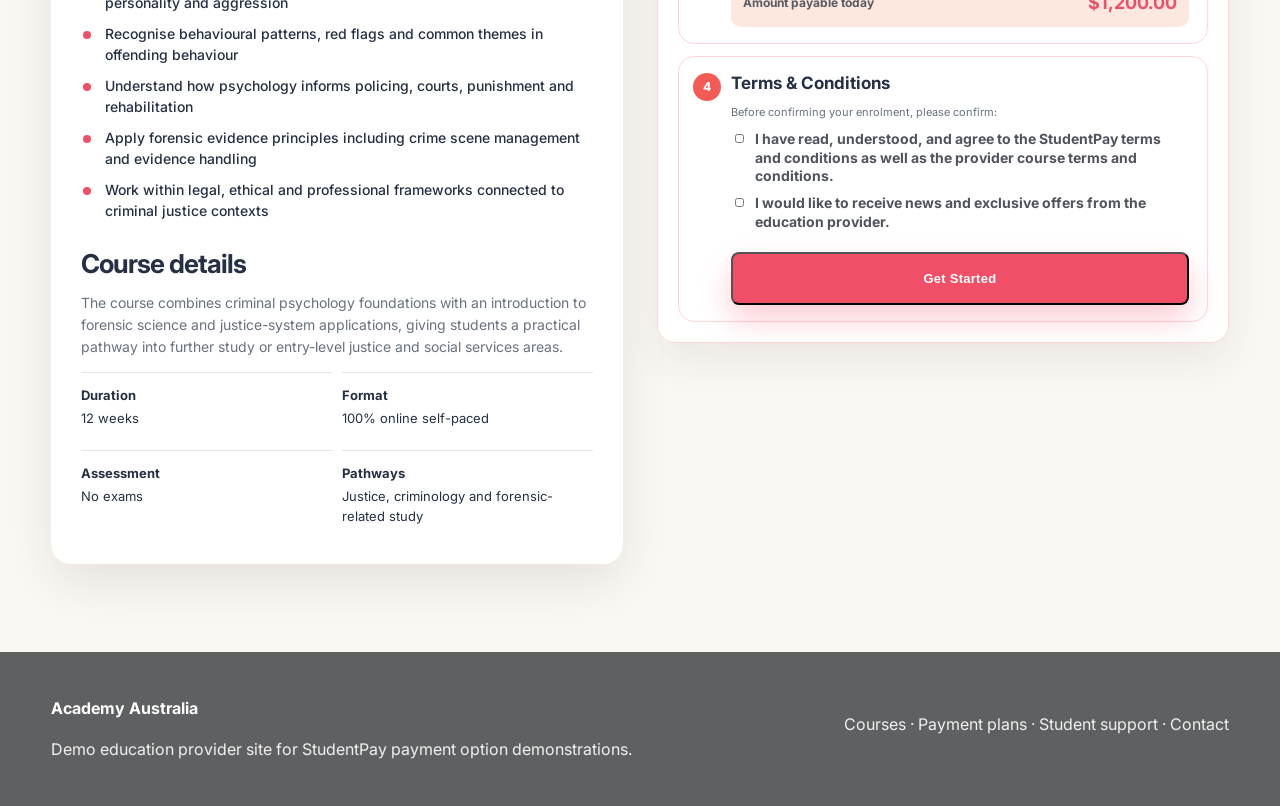
==== commit cb41d3ea: "Added Hader criminal psychology course demo page" ====
--- a/academy-australia-demo/Criminal-Psychology-course.html
+++ b/academy-australia-demo/Criminal-Psychology-course.html
@@ -44,11 +44,11 @@
     }
 
     .hader-hero {
-      background:
-        radial-gradient(circle at 86% 78%, rgba(48,183,170,.22), transparent 18%),
-        linear-gradient(135deg, rgba(18,58,95,0.94), rgba(239,79,105,0.78));
-      color: #fff;
-    }
+  background:
+    radial-gradient(circle at 88% 78%, rgba(247,165,29,.22), transparent 18%),
+    linear-gradient(135deg, rgba(239,79,105,0.92), rgba(247,165,29,0.74));
+  color: #fff;
+}
 
     .hader-hero .breadcrumb,
     .hader-hero .breadcrumb a,
@@ -134,16 +134,16 @@
     }
 
     .course-visual {
-      margin: 18px 0 22px;
-      border-radius: 16px;
-      overflow: hidden;
-      background: linear-gradient(135deg, #102f4d, #123a5f 55%, #30b7aa);
-      color: white;
-      min-height: 230px;
-      display: grid;
-      grid-template-columns: 1fr 1fr;
-      box-shadow: 0 16px 38px rgba(0,0,0,.08);
-    }
+  margin: 18px 0 22px;
+  border-radius: 16px;
+  overflow: hidden;
+  background: linear-gradient(135deg, #ef4f69, #f7a51d);
+  color: white;
+  min-height: 230px;
+  display: grid;
+  grid-template-columns: 1fr 1fr;
+  box-shadow: 0 16px 38px rgba(0,0,0,.08);
+}
 
     .course-visual-copy {
       padding: 28px;
@@ -166,15 +166,15 @@
     }
 
     .case-card {
-      margin: 24px;
-      padding: 18px;
-      border-radius: 14px;
-      background: rgba(255,255,255,.12);
-      border: 1px solid rgba(255,255,255,.22);
-      font-size: 12px;
-      line-height: 1.6;
-      color: #f7fbff;
-    }
+  margin: 24px;
+  padding: 18px;
+  border-radius: 14px;
+  background: rgba(255,255,255,.16);
+  border: 1px solid rgba(255,255,255,.28);
+  font-size: 12px;
+  line-height: 1.6;
+  color: #fff;
+}
 
     .case-card strong {
       display: block;
@@ -184,10 +184,10 @@
     }
 
     .case-card span {
-      display: block;
-      color: #dff9f6;
-      margin-bottom: 5px;
-    }
+  display: block;
+  color: rgba(255,255,255,.94);
+  margin-bottom: 5px;
+}
 
     .course-badges {
       display: grid;
@@ -197,7 +197,7 @@
     }
 
     .course-badges span {
-      background: var(--hader-soft);
+      background: var(--aa-soft);
       border-radius: 12px;
       padding: 12px 14px;
       font-size: 13px;
